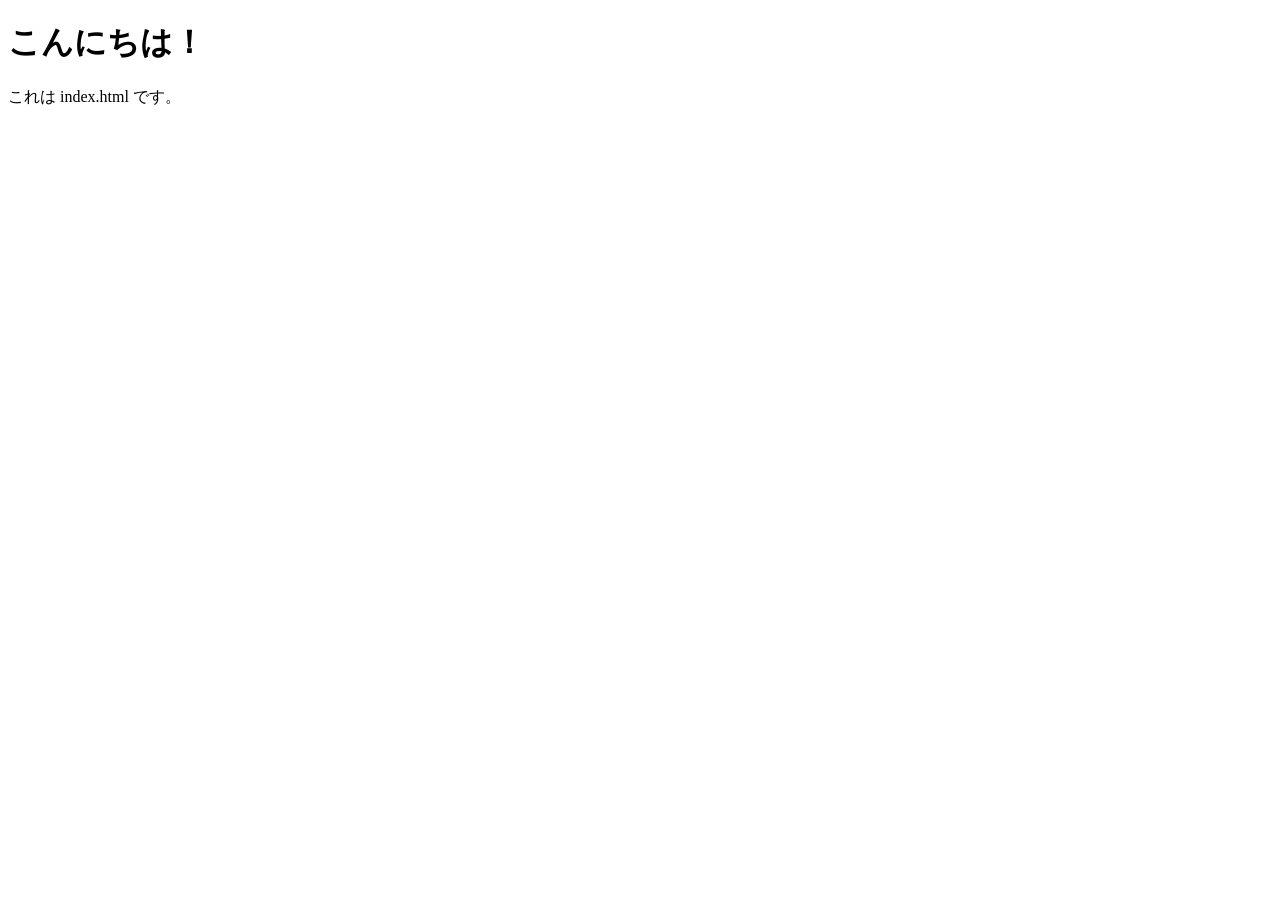
==== index.html @ b894163e "作りました" ====
<!DOCTYPE html>
<html lang="ja">
<head>
  <meta charset="UTF-8">
  <meta name="viewport" content="width=device-width, initial-scale=1.0">
  <title>はじめてのページ</title>
</head>
<body>
  <h1>こんにちは！</h1>
  <p>これは index.html です。</p>
</body>
</html>
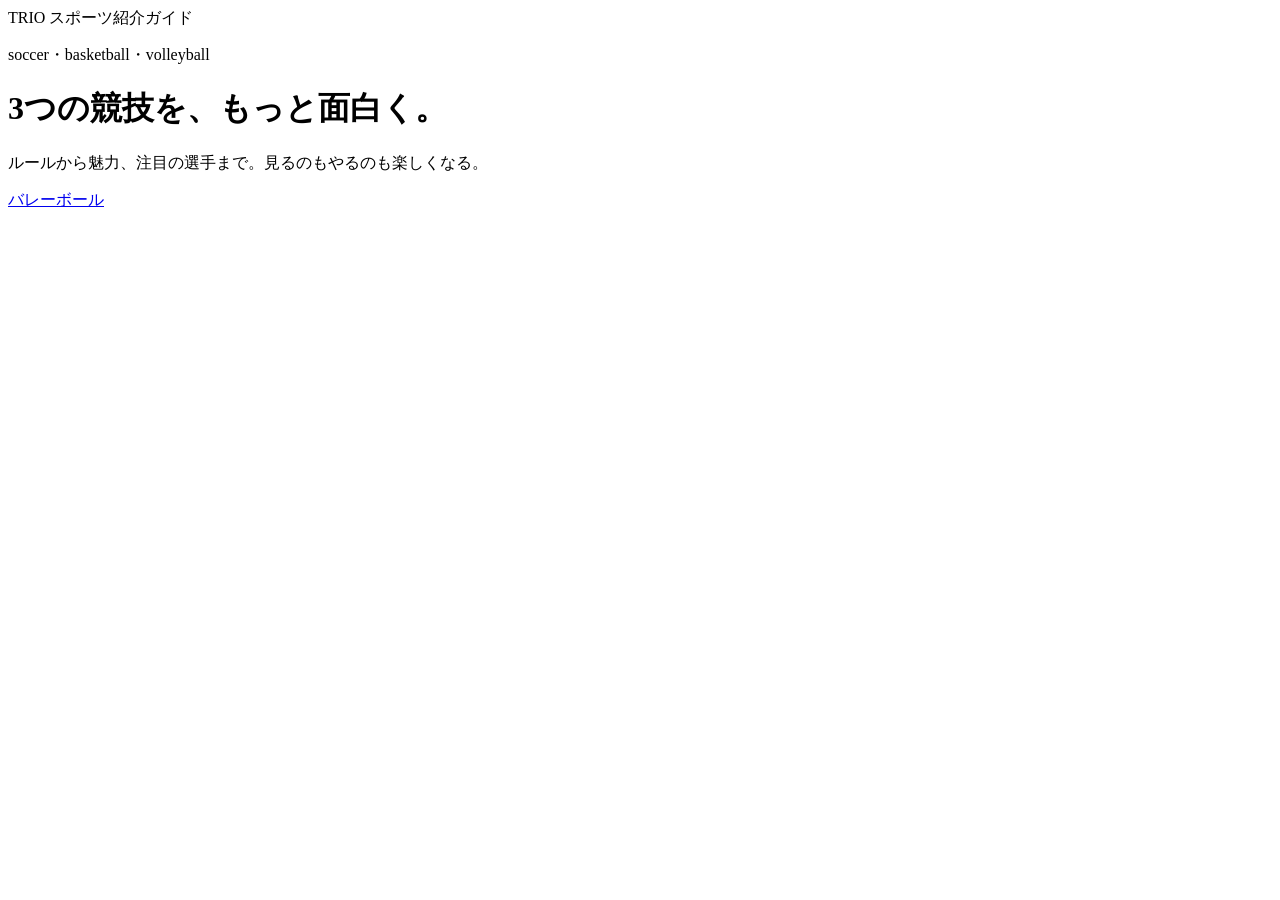
==== commit 5df72388: "ホームとバレーこっから作ります" ====
--- a/index.html
+++ b/index.html
@@ -3,10 +3,23 @@
 <head>
   <meta charset="UTF-8">
   <meta name="viewport" content="width=device-width, initial-scale=1.0">
-  <title>はじめてのページ</title>
+  <link rel="stylesheet" href="css/style.css">
+  <title>スポーツ紹介ガイド</title>
 </head>
 <body>
-  <h1>こんにちは！</h1>
-  <p>これは index.html です。</p>
+  <header>
+    <span class="logo">TRIO</span>
+    <span class="site-label">スポーツ紹介ガイド</span>
+  </header>
+  <main>
+    <p>soccer・basketball・volleyball</p>
+    <h1>3つの競技を、もっと面白く。</h1>
+    <p>ルールから魅力、注目の選手まで。見るのもやるのも楽しくなる。</p>
+  </main>
+  <nav>
+    <a href="soccer.html"></a>
+    <a href="basket.html"></a>
+    <a href="volley.html">バレーボール</a>
+  </nav>
 </body>
 </html>
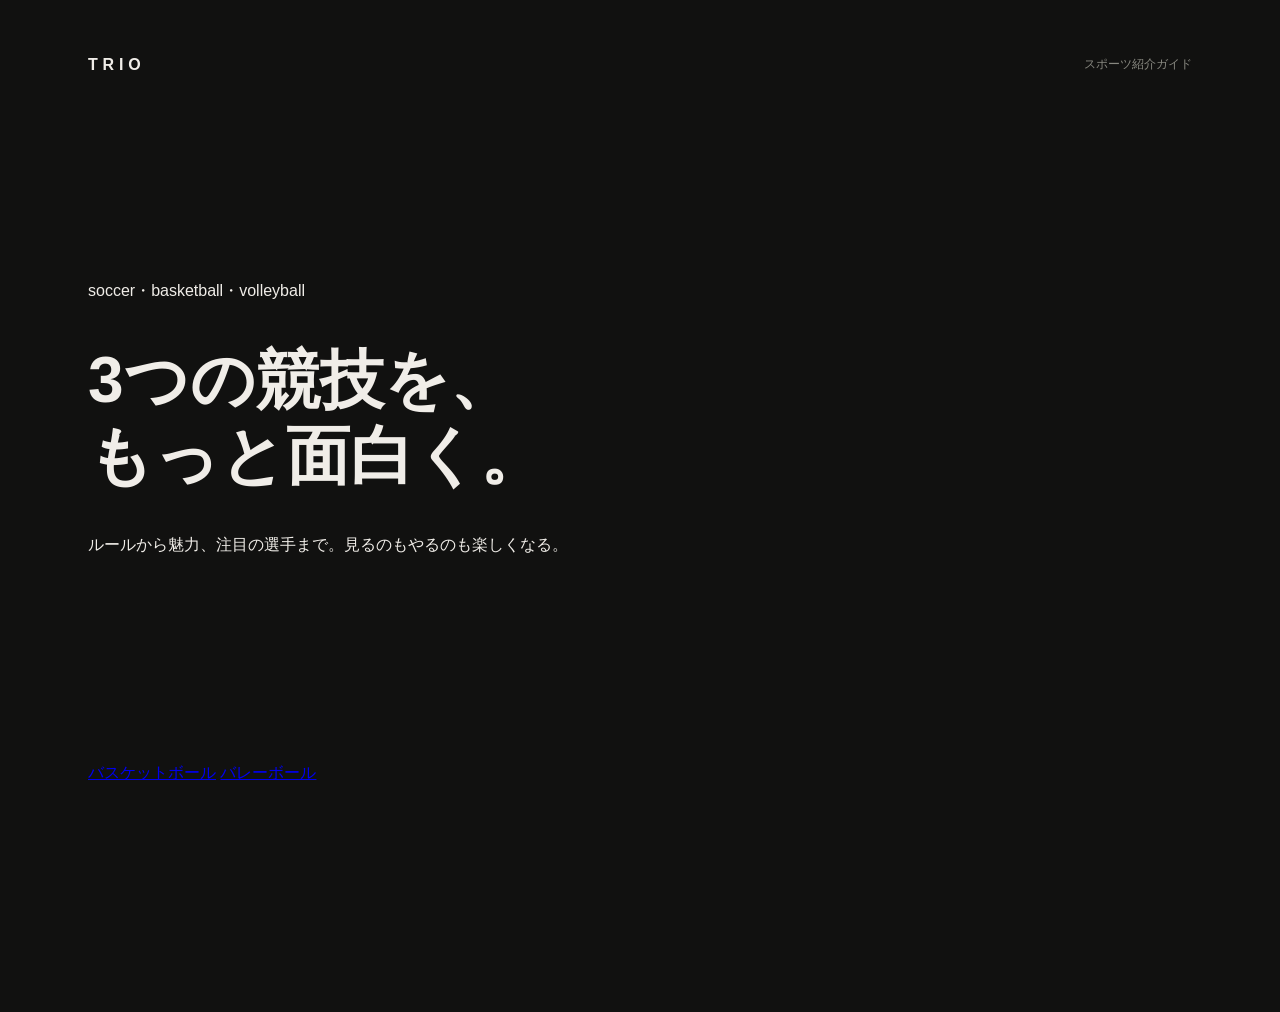
==== commit e15b4233: "ホーム途中まで" ====
--- a/index.html
+++ b/index.html
@@ -13,12 +13,12 @@
   </header>
   <main>
     <p>soccer・basketball・volleyball</p>
-    <h1>3つの競技を、もっと面白く。</h1>
+    <h1>3つの競技を、<br>もっと面白く。</h1>
     <p>ルールから魅力、注目の選手まで。見るのもやるのも楽しくなる。</p>
   </main>
   <nav>
     <a href="soccer.html"></a>
-    <a href="basket.html"></a>
+    <a href="basket.html">バスケットボール</a>
     <a href="volley.html">バレーボール</a>
   </nav>
 </body>
--- a/css/style.css
+++ b/css/style.css
@@ -0,0 +1,38 @@
+:root{
+    --bg:#111110;
+    --text: #f0ede8;
+    --muted: #888880;
+}
+
+body {
+  background: var(--bg);
+  color: var(--text);
+  font-family: sans-serif;
+  height: 100vh;
+  display: flex;
+  flex-direction: column;
+  padding: 48px 80px;
+}
+
+header {
+  display: flex;
+  justify-content: space-between;
+}
+
+.logo {
+  font-weight: bold; letter-spacing: 0.3em; 
+}
+.site-label {
+  color: var(--muted); font-size: 12px; 
+}
+
+main {
+  flex: 0.8;
+  display: flex;
+  flex-direction: column;
+  justify-content: center;
+}
+
+h1 {
+  font-size: 64px; font-weight: 900; line-height: 1.2; margin: 24px 0; 
+  }
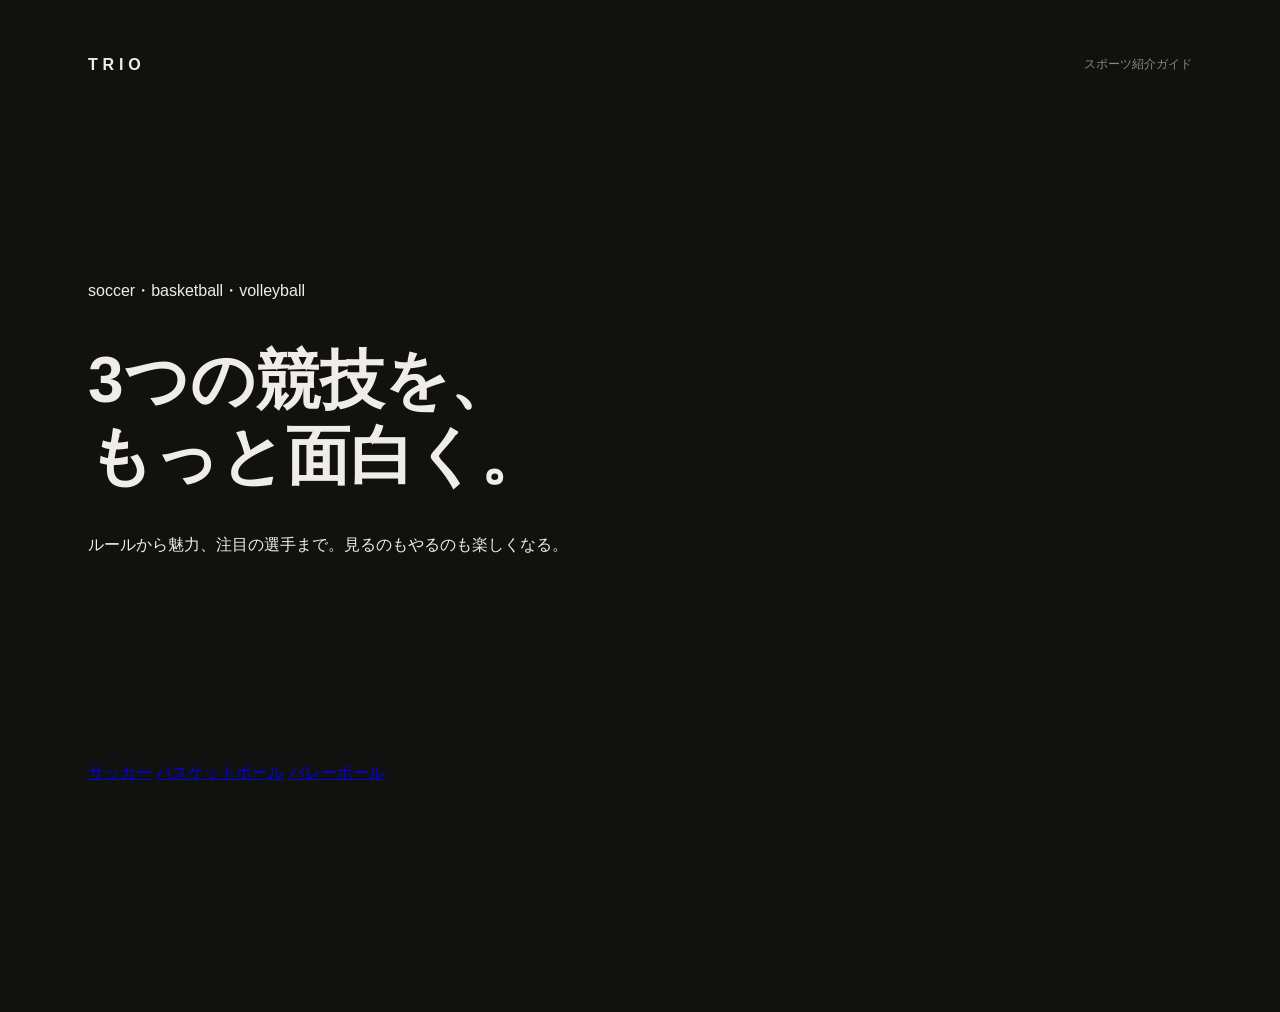
==== commit af86bcd0: "サッカーリンク適用" ====
--- a/index.html
+++ b/index.html
@@ -17,7 +17,7 @@
     <p>ルールから魅力、注目の選手まで。見るのもやるのも楽しくなる。</p>
   </main>
   <nav>
-    <a href="soccer.html"></a>
+    <a href="soccer.html">サッカー</a>
     <a href="basket.html">バスケットボール</a>
     <a href="volley.html">バレーボール</a>
   </nav>
